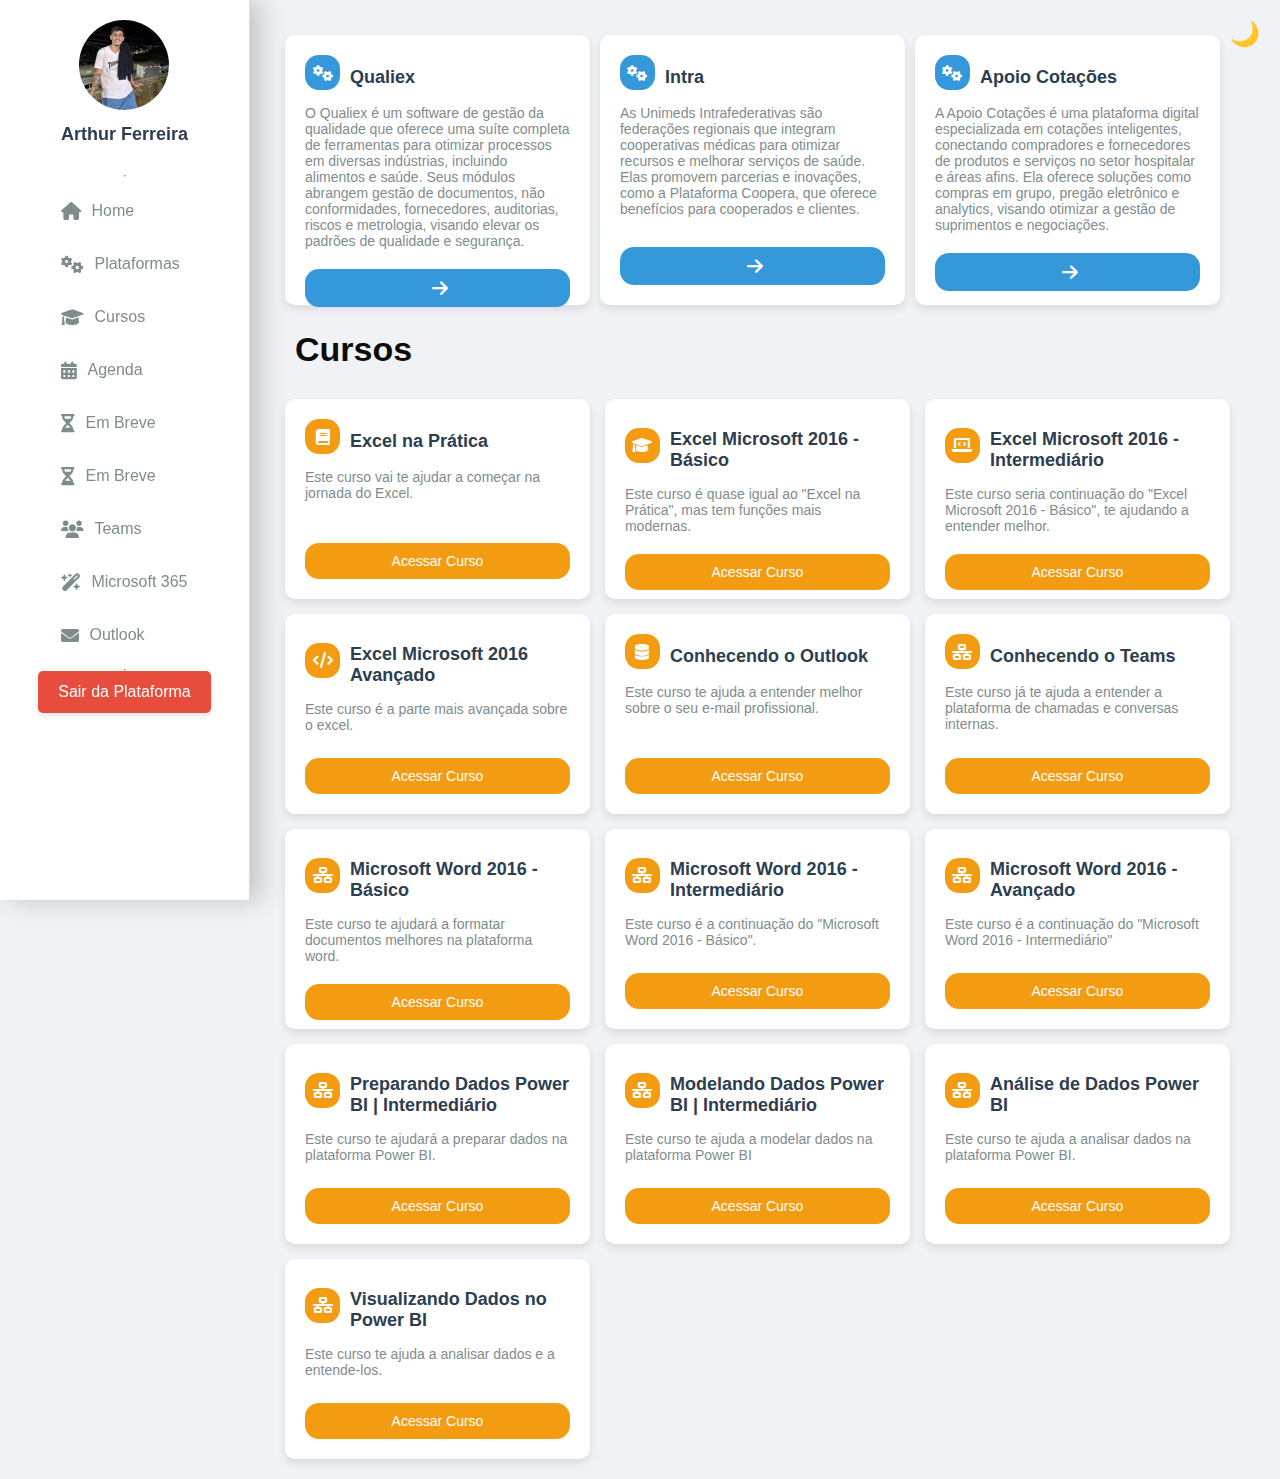
==== dashArthur/index.html @ 88914595 "Add files via upload" ====
<!DOCTYPE html>
<html lang="pt-BR">

<head>
    <meta charset="UTF-8">
    <meta name="viewport" content="width=device-width, initial-scale=1.0">
    <title>Arthur Ferreira | DashCo</title>
    <link rel="stylesheet" href="styles.css">
    <link href="https://cdnjs.cloudflare.com/ajax/libs/font-awesome/6.0.0-beta3/css/all.min.css" rel="stylesheet">
</head>

<body>
    <button id="theme-toggle" class="theme-toggle">🌙</button>
    <div class="navbar">
        <div class="profile">
            <img src="Arthur.jpeg" alt="Foto de Perfil" id="profile-img">
            <h3>Arthur Ferreira</h3>
        </div>
        <hr>
        <nav>
            <ul>
                <li><a href="../index.html"><i class="fas fa-home" target="_blank"></i> Home</a></li>
                <li><a href="../#Plataformas"><i class="fas fa-cogs" target="_blank"></i> Plataformas</a></li>
                <li><a href="../#Cursos"><i class="fas fa-graduation-cap" target="_blank"></i> Cursos</a></li>
                <li><a href="agender.html"><i class="fas fa-calendar-days" target="_blank"></i> Agenda</a></li>
                <li><a href="#"><i class="fas fa-hourglass" target="_blank"></i> Em Breve</a></li>
                <li><a href="#"><i class="fas fa-hourglass" target="_blank"></i> Em Breve</a></li>
                <li><a href="https://teams.microsoft.com/v2/?skipauthstrap=1" target="_blank"><i
                            class="fas fa-users"></i> Teams</a></li>
                <li><a href="https://m365.cloud.microsoft/?auth=2" target="_blank"><i
                            class="fas fa-wand-magic-sparkles"></i> Microsoft 365</a></li>
                <li><a href="https://outlook.live.com/mail/0/" target="_blank"><i class="fas fa-envelope"></i>
                        Outlook</a></li>
            </ul>
        </nav>
        <hr>
        <a href="../index.html">
            <button id="logout-btn">Sair da Plataforma</button>
        </a>
    </div>

    <div id="Plataformas" class="content">
        <div class="card">
            <div class="card-header">
                <div class="icon">
                    <i class="fas fa-cogs"></i>
                </div>
                <h3>Qualiex</h3>
            </div>
            <p class="description">O Qualiex é um software de gestão da qualidade que oferece uma suíte completa de
                ferramentas para otimizar processos em diversas indústrias, incluindo alimentos e saúde. Seus módulos
                abrangem gestão de documentos, não conformidades, fornecedores, auditorias, riscos e metrologia, visando
                elevar os padrões de qualidade e segurança.</p>
            <a href="https://login.qualiex.com/oauth2/authorize?client_id=afac8f21-d5c2-45b2-9495-bb256127f389&redirect_uri=https:%2F%2Fapps1.qualiex.com%2FShared%2FCallback&response_type=code&scope=openid%20profile%20email&state=Lw%3D%3D"
                class="card-button" target="_blank">
                <i class="fas fa-arrow-right"></i>
            </a>
        </div>
        <div class="card">
            <div class="card-header">
                <div class="icon">
                    <i class="fas fa-cogs"></i>
                </div>
                <h3>Intra</h3>
            </div>
            <p class="description"> As Unimeds Intrafederativas são federações regionais que integram cooperativas
                médicas para otimizar recursos e melhorar serviços de saúde. Elas promovem parcerias e inovações, como a
                Plataforma Coopera, que oferece benefícios para cooperados e clientes.</p>
            <a href="http://opme.unisulmg.com.br/opme/login.php" class="card-button" target="_blank">
                <i class="fas fa-arrow-right"></i>
            </a>
        </div>
        <div class="card">
            <div class="card-header">
                <div class="icon">
                    <i class="fas fa-cogs"></i>
                </div>
                <h3>Apoio Cotações</h3>
            </div>
            <p class="description">A Apoio Cotações é uma plataforma digital especializada em cotações inteligentes,
                conectando compradores e fornecedores de produtos e serviços no setor hospitalar e áreas afins. Ela
                oferece soluções como compras em grupo, pregão eletrônico e analytics, visando otimizar a gestão de
                suprimentos e negociações.
            </p>
            <a href="https://app.apoiocotacoes.com.br/app/PesquisaCotacao.do?idSubMenu=2" class="card-button"
                target="_blank">
                <i class="fas fa-arrow-right"></i>
            </a>
        </div>


        <div id="Cursos" class="courses-section">
            <h2 class="section-title">Cursos</h2>
            <div class="courses-container">
                <div class="card">
                    <div class="card-header">
                        <div class="icon">
                            <i class="fas fa-book"></i>
                        </div>
                        <h3>Excel na Prática</h3>
                    </div>
                    <p class="description">Este curso vai te ajudar a começar na jornada do Excel.</p>
                    <a href="https://www.ev.org.br/cursos/excel-na-pratica" class="card-button" target="_blank">Acessar
                        Curso</a>
                </div>
                <div class="card">
                    <div class="card-header">
                        <div class="icon">
                            <i class="fas fa-graduation-cap"></i>
                        </div>
                        <h3>Excel Microsoft 2016 - Básico</h3>
                    </div>
                    <p class="description">Este curso é quase igual ao "Excel na Prática", mas tem funções mais
                        modernas.</p>
                    <a href="https://www.ev.org.br/cursos/microsoft-excel-2016-basico" class="card-button"
                        target="_blank">Acessar
                        Curso</a>
                </div>
                <div class="card">
                    <div class="card-header">
                        <div class="icon">
                            <i class="fas fa-laptop-code"></i>
                        </div>
                        <h3>Excel Microsoft 2016 - Intermediário</h3>
                    </div>
                    <p class="description">Este curso seria continuação do "Excel Microsoft 2016 - Básico", te ajudando
                        a entender melhor.</p>
                    <a href="https://www.ev.org.br/cursos/microsoft-excel-2016-intermediario" class="card-button"
                        target="_blank">Acessar Curso</a>
                </div>
                <div class="card">
                    <div class="card-header">
                        <div class="icon">
                            <i class="fas fa-code"></i>
                        </div>
                        <h3>Excel Microsoft 2016 Avançado</h3>
                    </div>
                    <p class="description">Este curso é a parte mais avançada sobre o excel.</p>
                    <a href="https://www.ev.org.br/cursos/microsoft-excel-2016-avancado" class="card-button"
                        target="_blank">Acessar
                        Curso</a>
                </div>
                <div class="card">
                    <div class="card-header">
                        <div class="icon">
                            <i class="fas fa-database"></i>
                        </div>
                        <h3>Conhecendo o Outlook</h3>
                    </div>
                    <p class="description">Este curso te ajuda a entender melhor sobre o seu e-mail profissional.</p>
                    <a href="https://www.ev.org.br/cursos/microsoft-office-365-conhecendo-o-outlook" class="card-button"
                        target="_blank">Acessar Curso</a>
                </div>
                <div class="card">
                    <div class="card-header">
                        <div class="icon">
                            <i class="fas fa-network-wired"></i>
                        </div>
                        <h3>Conhecendo o Teams</h3>
                    </div>
                    <p class="description">Este curso já te ajuda a entender a plataforma de chamadas e conversas
                        internas.</p>
                    <a href="https://www.ev.org.br/cursos/microsoft-office-365-conhecendo-o-teams" class="card-button"
                        target="_blank">Acessar Curso</a>
                </div>
                <div class="card">
                    <div class="card-header">
                        <div class="icon">
                            <i class="fas fa-network-wired"></i>
                        </div>
                        <h3>Microsoft Word 2016 - Básico</h3>
                    </div>
                    <p class="description">Este curso te ajudará a formatar documentos melhores na plataforma word.</p>
                    <a href="https://www.ev.org.br/cursos/microsoft-word-2016-basico" class="card-button"
                        target="_blank">Acessar
                        Curso</a>
                </div>
                <div class="card">
                    <div class="card-header">
                        <div class="icon">
                            <i class="fas fa-network-wired"></i>
                        </div>
                        <h3>Microsoft Word 2016 - Intermediário</h3>
                    </div>
                    <p class="description">Este curso é a continuação do "Microsoft Word 2016 - Básico".</p>
                    <a href="https://www.ev.org.br/cursos/microsoft-word-2016-intermediario" class="card-button"
                        target="_blank">Acessar
                        Curso</a>
                </div>
                <div class="card">
                    <div class="card-header">
                        <div class="icon">
                            <i class="fas fa-network-wired"></i>
                        </div>
                        <h3>Microsoft Word 2016 - Avançado</h3>
                    </div>
                    <p class="description">Este curso é a continuação do "Microsoft Word 2016 - Intermediário"</p>
                    <a href="https://www.ev.org.br/cursos/microsoft-word-2016-avancado" class="card-button"
                        target="_blank">Acessar
                        Curso</a>
                </div>
                <div class="card">
                    <div class="card-header">
                        <div class="icon">
                            <i class="fas fa-network-wired"></i>
                        </div>
                        <h3>Preparando Dados Power BI | Intermediário</h3>
                    </div>
                    <p class="description">Este curso te ajudará a preparar dados na plataforma Power BI.</p>
                    <a href="https://www.ev.org.br/cursos/preparando-dados-para-analise-microsoft-power-bi"
                        class="card-button" target="_blank">Acessar Curso</a>
                </div>
                <div class="card">
                    <div class="card-header">
                        <div class="icon">
                            <i class="fas fa-network-wired"></i>
                        </div>
                        <h3>Modelando Dados Power BI | Intermediário</h3>
                    </div>
                    <p class="description">Este curso te ajuda a modelar dados na plataforma Power BI</p>
                    <a href="https://www.ev.org.br/cursos/modelando-dados-no-power-bi" class="card-button"
                        target="_blank">Acessar
                        Curso</a>
                </div>
                <div class="card">
                    <div class="card-header">
                        <div class="icon">
                            <i class="fas fa-network-wired"></i>
                        </div>
                        <h3>Análise de Dados Power BI</h3>
                    </div>
                    <p class="description">Este curso te ajuda a analisar dados na plataforma Power BI.</p>
                    <a href="https://www.ev.org.br/cursos/analise-de-dados-no-power-bi" class="card-button"
                        target="_blank">Acessar
                        Curso</a>
                </div>
                <div class="card">
                    <div class="card-header">
                        <div class="icon">
                            <i class="fas fa-network-wired"></i>
                        </div>
                        <h3>Visualizando Dados no Power BI</h3>
                    </div>
                    <p class="description">Este curso te ajuda a analisar dados e a entende-los.</p>
                    <a href="https://www.ev.org.br/cursos/visualizando-dados-no-power-bi" class="card-button"
                        target="_blank">Acessar
                        Curso</a>
                </div>
            </div>
        </div>


    </div>



    </div>

</body>
<script src="script.js"></script>

</html>
---- dashArthur/styles.css ----
* {
    margin: 0;
    padding: 0;
    box-sizing: border-box;
}

body {
    font-family: 'Arial', sans-serif;
    display: flex;
    min-height: 100vh;
    background-color: #f0f2f5;
    transition: background-color 0.3s, color 0.3s;
}

body.dark-theme {
    background-color: #2d3436; /* Fundo mais escuro, mas não totalmente preto */
    color: #ecf0f1;
}

.navbar {
    position: fixed;
    top: 0;
    left: 0;
    height: 100%;
    width: 250px;
    background-color: #fff;
    color: #2c3e50;
    padding: 20px 15px;
    display: flex;
    flex-direction: column;
    align-items: center;
    box-shadow: 5px 0 15px rgba(0, 0, 0, 0.1);
    border-right: 1px solid #ddd;
    transition: box-shadow 0.3s ease, background-color 0.3s;
}

body.dark-theme .navbar {
    background-color: #34495e; /* Navbar em tom escuro */
    color: #ecf0f1;
}

.navbar:hover {
    box-shadow: 10px 0 25px rgba(0, 0, 0, 0.2);
}

.profile {
    text-align: center;
    margin-bottom: 30px;
}

#profile-img {
    border-radius: 50%;
    width: 90px;
    height: 90px;
    object-fit: cover;
    transition: transform 0.3s ease;
}

#profile-img:hover {
    transform: scale(1.1);
}

h3 {
    margin-top: 10px;
    font-size: 18px;
    font-weight: bold;
    color: #2c3e50;
}

body.dark-theme h3 {
    color: #ecf0f1;
}

nav ul {
    list-style: none;
    width: 100%;
    padding: 0;
}

nav ul li {
    margin: 15px 0;
    width: 100%;
    display: flex;
    align-items: center;
    gap: 10px;
}

nav ul li a {
    text-decoration: none;
    color: #7f8c8d;
    font-size: 16px;
    display: block;
    text-align: center;
    padding: 10px;
    border-radius: 5px;
    width: 100%;
    transition: background-color 0.3s, color 0.3s;
}

body.dark-theme nav ul li a {
    color: #ecf0f1;
}

nav ul li a:hover {
    background-color: #3498db;
    color: #fff;
}

body.dark-theme nav ul li a:hover {
    background-color: #2980b9;
}

button#logout-btn {
    margin-top: auto;
    background-color: #e74c3c;
    color: white;
    border: none;
    padding: 12px 20px;
    cursor: pointer;
    width: 100%;
    font-size: 16px;
    border-radius: 5px;
    transition: background-color 0.3s;
    box-shadow: 0 3px 6px rgba(0, 0, 0, 0.1);
}

button#logout-btn:hover {
    background-color: #c0392b;
}

button#logout-btn:focus {
    outline: none;
}

#theme-toggle {
    position: absolute;
    top: 20px;
    right: 20px;
    background: none;
    border: none;
    font-size: 24px;
    cursor: pointer;
    transition: color 0.3s;
}

body.dark-theme #theme-toggle {
    color: #ecf0f1;
}

/* Adicionando ícones nas categorias da navbar */
nav ul li a {
    display: flex;
    align-items: center;
    justify-content: flex-start;
}

nav ul li a i {
    font-size: 18px;
    margin-right: 10px;
}

/* Sombra à direita da Navbar */
.navbar {
    box-shadow: 5px 0 15px rgba(0, 0, 0, 0.1);
}

body.dark-theme .navbar {
    box-shadow: 5px 0 20px rgba(0, 0, 0, 0.3); /* Sombra mais forte no tema escuro */
}

/* Estilos gerais */
body {
    font-family: 'Arial', sans-serif;
    background-color: #f0f2f5;
    display: flex;
    justify-content: center;
    padding: 20px;
    margin: 0;
}

.content {
    margin-top: 15px;
    display: flex;
    flex-wrap: wrap; /* Permite que os cards se ajustem para a próxima linha */
    gap: 10px; /* Espaçamento reduzido entre os cards */
    justify-content: flex-start; /* Alinha os cards à esquerda */
    width: 100%;
    max-width: 1200px; /* Limita o tamanho do conteúdo para não ultrapassar a largura da tela */
    margin-left: 265px; /* Adiciona a margem à esquerda */
}

.card {
    background-color: #fff;
    border-radius: 10px;
    padding: 20px;
    width: calc(33.33% - 20px); /* 3 cards por linha, com espaçamento entre eles */
    box-shadow: 0 4px 8px rgba(0, 0, 0, 0.1);
    transition: transform 0.3s ease;
    height: 270px; /* Altura reduzida do card */
    display: flex;
    flex-direction: column;
    justify-content: space-between;
}

/* Cabeçalho do card */
.card-header {
    display: flex;
    align-items: center;
    margin-bottom: 15px;
}

.icon {
    background-color: #3498db;
    color: #fff;
    padding: 10px;
    border-radius: 14px;
    margin-right: 10px;
    display: flex;
    justify-content: center;
    align-items: center;
    width: 35px;
    height: 35px;
}

.card-header h3 {
    font-size: 18px;
    font-weight: bold;
    color: #2c3e50;
}

/* Descrição */
.description {
    font-size: 14px;
    color: #7f8c8d;
    margin-bottom: 20px;
    flex-grow: 1;
}

/* Botão */
.card-button {
    display: inline-block;
    background-color: #3498db;
    color: #fff;
    padding: 10px 15px;
    border-radius: 14px;
    text-decoration: none;
    font-size: 18px;
    display: flex;
    align-items: center;
    justify-content: center;
    transition: background-color 0.3s ease;
}

.card-button:hover {
    background-color: #2980b9;
}

.card-button i {
    margin-left: 5px;
}

.courses-container {
    display: flex;
    flex-wrap: wrap; /* Permite que os cards ocupem várias linhas */
    gap: 15px; /* Espaçamento entre os cards */
    justify-content: flex-start; /* Alinha os cards à esquerda */
    margin-top: 30px;
}

.courses-container .card {
    background-color: #fff;
    border-radius: 10px;
    padding: 20px;
    width: calc(33.33% - 20px); /* 3 cards por linha com espaçamento */
    box-shadow: 0 4px 8px rgba(0, 0, 0, 0.1);
    transition: transform 0.3s ease;
    height: 200px;
    display: flex;
    flex-direction: column;
    justify-content: space-between;
}

.courses-container .card:hover {
    transform: translateY(-10px);
}

.courses-container .card-header {
    display: flex;
    align-items: center;
    margin-bottom: 15px;
}

.courses-container .icon {
    background-color: #f39c12;
    color: #fff;
    padding: 10px;
    border-radius: 14px;
    margin-right: 10px;
    display: flex;
    justify-content: center;
    align-items: center;
    width: 35px;
    height: 35px;
}

.courses-container .card-header h3 {
    font-size: 18px;
    font-weight: bold;
    color: #2c3e50;
}

.courses-container .description {
    font-size: 14px;
    color: #7f8c8d;
    margin-bottom: 20px;
    flex-grow: 1;
}

.courses-container .card-button {
    display: inline-block;
    background-color: #f39c12;
    color: #fff;
    padding: 10px 15px;
    border-radius: 14px;
    text-decoration: none;
    font-size: 14px;
    text-align: center;
    transition: background-color 0.3s ease;
}

.courses-container .card-button:hover {
    background-color: #e67e22;
}

.section-title {
    margin-top: 15px;
    font-size: 34px;
    font-weight: bold;
    color: #0c0c0c;
    margin-bottom: 20px;
    text-align: left;
    padding-left: 10px;
}
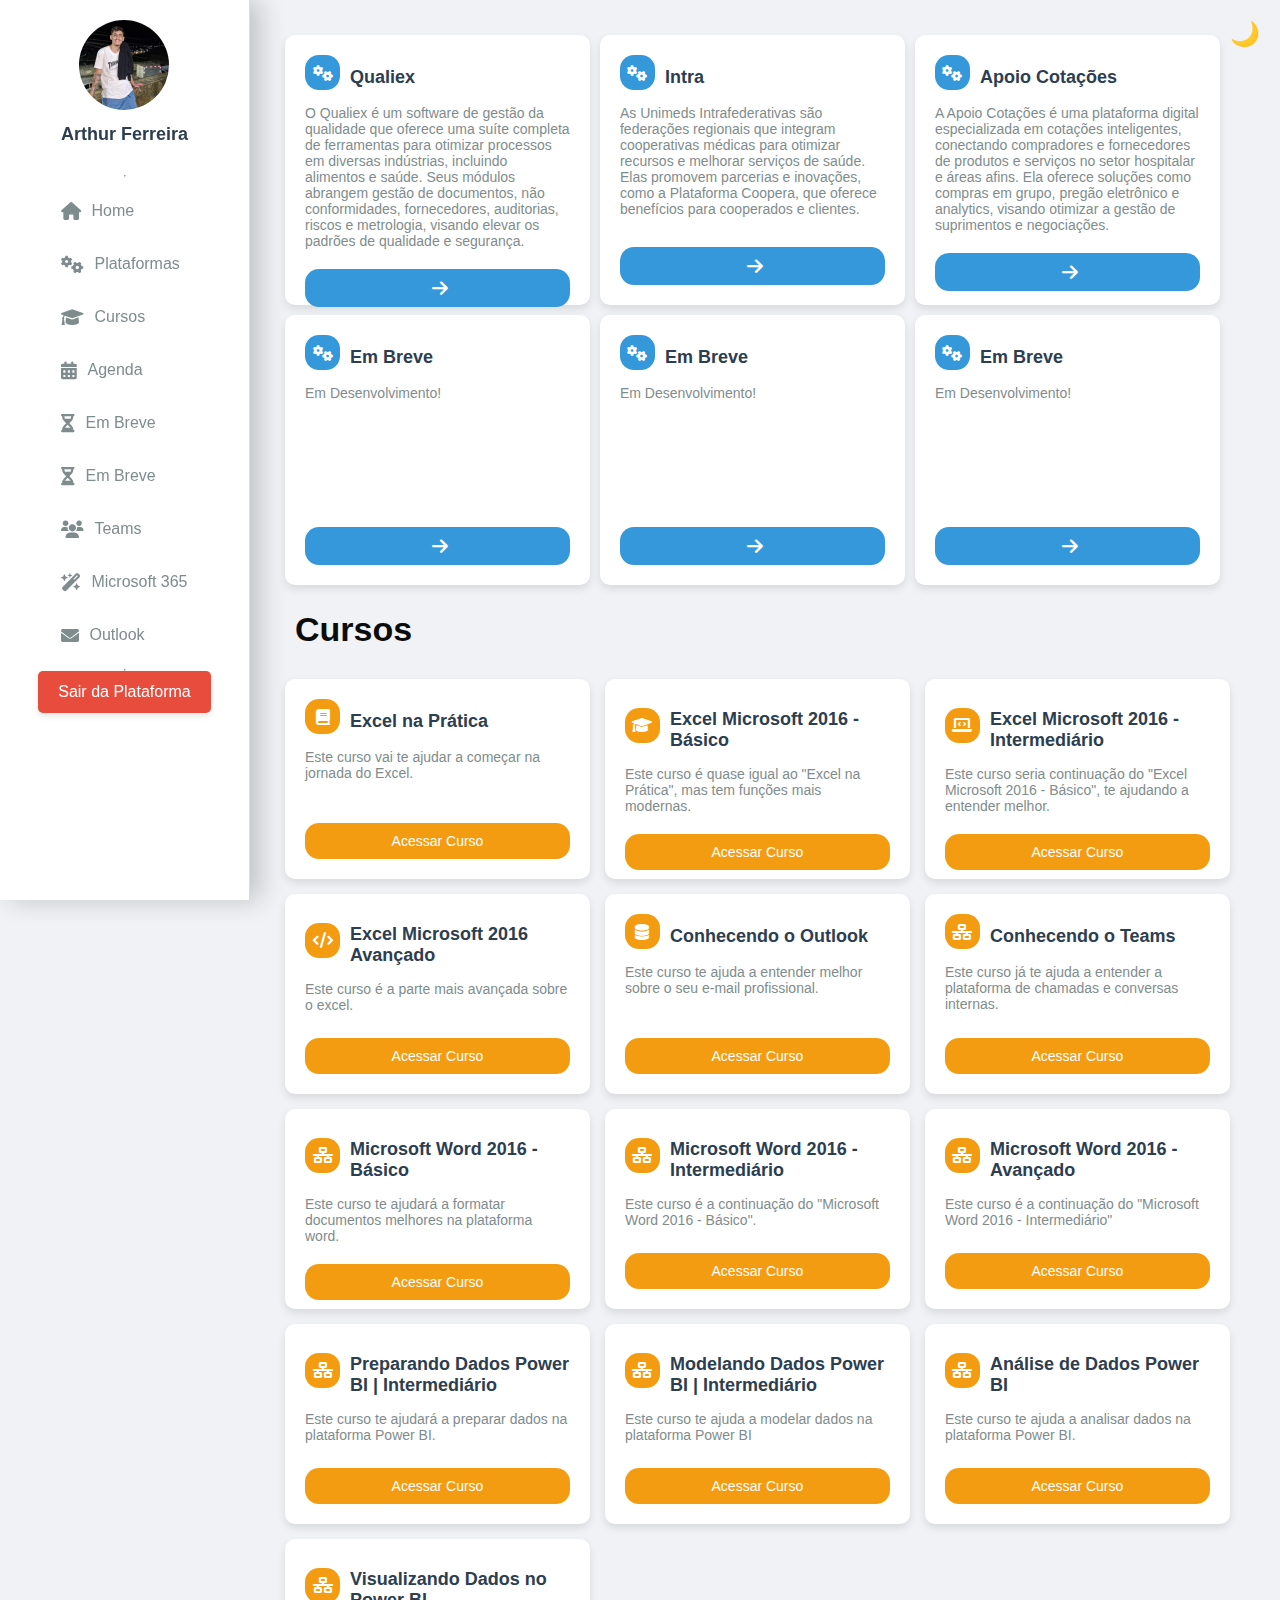
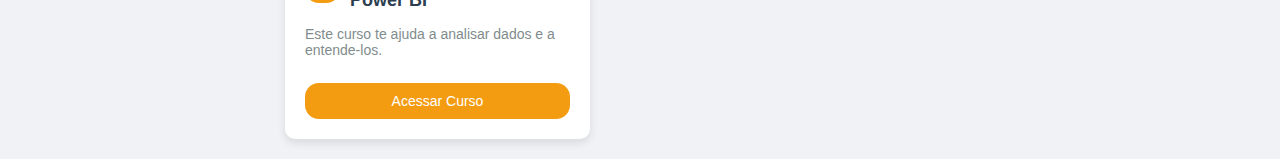
==== commit cc5323af: "Add files via upload" ====
--- a/dashArthur/index.html
+++ b/dashArthur/index.html
@@ -19,10 +19,10 @@
         <hr>
         <nav>
             <ul>
-                <li><a href="../index.html"><i class="fas fa-home" target="_blank"></i> Home</a></li>
-                <li><a href="../#Plataformas"><i class="fas fa-cogs" target="_blank"></i> Plataformas</a></li>
-                <li><a href="../#Cursos"><i class="fas fa-graduation-cap" target="_blank"></i> Cursos</a></li>
-                <li><a href="agender.html"><i class="fas fa-calendar-days" target="_blank"></i> Agenda</a></li>
+                <li><a href="index.html"><i class="fas fa-home" target="_blank"></i> Home</a></li>
+                <li><a href="#Plataformas"><i class="fas fa-cogs" target="_blank"></i> Plataformas</a></li>
+                <li><a href="#Cursos"><i class="fas fa-graduation-cap" target="_blank"></i> Cursos</a></li>
+                <li><a href="agender/agender.html"><i class="fas fa-calendar-days" target="_blank"></i> Agenda</a></li>
                 <li><a href="#"><i class="fas fa-hourglass" target="_blank"></i> Em Breve</a></li>
                 <li><a href="#"><i class="fas fa-hourglass" target="_blank"></i> Em Breve</a></li>
                 <li><a href="https://teams.microsoft.com/v2/?skipauthstrap=1" target="_blank"><i
@@ -87,6 +87,48 @@
                 <i class="fas fa-arrow-right"></i>
             </a>
         </div>
+        <div class="card">
+            <div class="card-header">
+                <div class="icon">
+                    <i class="fas fa-cogs"></i>
+                </div>
+                <h3>Em Breve</h3>
+            </div>
+            <p class="description">Em Desenvolvimento!
+            </p>
+            <a href="https://app.apoiocotacoes.com.br/app/PesquisaCotacao.do?idSubMenu=2" class="card-button"
+                target="_blank">
+                <i class="fas fa-arrow-right"></i>
+            </a>
+        </div>
+        <div class="card">
+            <div class="card-header">
+                <div class="icon">
+                    <i class="fas fa-cogs"></i>
+                </div>
+                <h3>Em Breve</h3>
+            </div>
+            <p class="description">Em Desenvolvimento!
+            </p>
+            <a href="https://app.apoiocotacoes.com.br/app/PesquisaCotacao.do?idSubMenu=2" class="card-button"
+                target="_blank">
+                <i class="fas fa-arrow-right"></i>
+            </a>
+        </div>
+        <div class="card">
+            <div class="card-header">
+                <div class="icon">
+                    <i class="fas fa-cogs"></i>
+                </div>
+                <h3>Em Breve</h3>
+            </div>
+            <p class="description">Em Desenvolvimento!
+            </p>
+            <a href="https://app.apoiocotacoes.com.br/app/PesquisaCotacao.do?idSubMenu=2" class="card-button"
+                target="_blank">
+                <i class="fas fa-arrow-right"></i>
+            </a>
+        </div>
 
 
         <div id="Cursos" class="courses-section">
